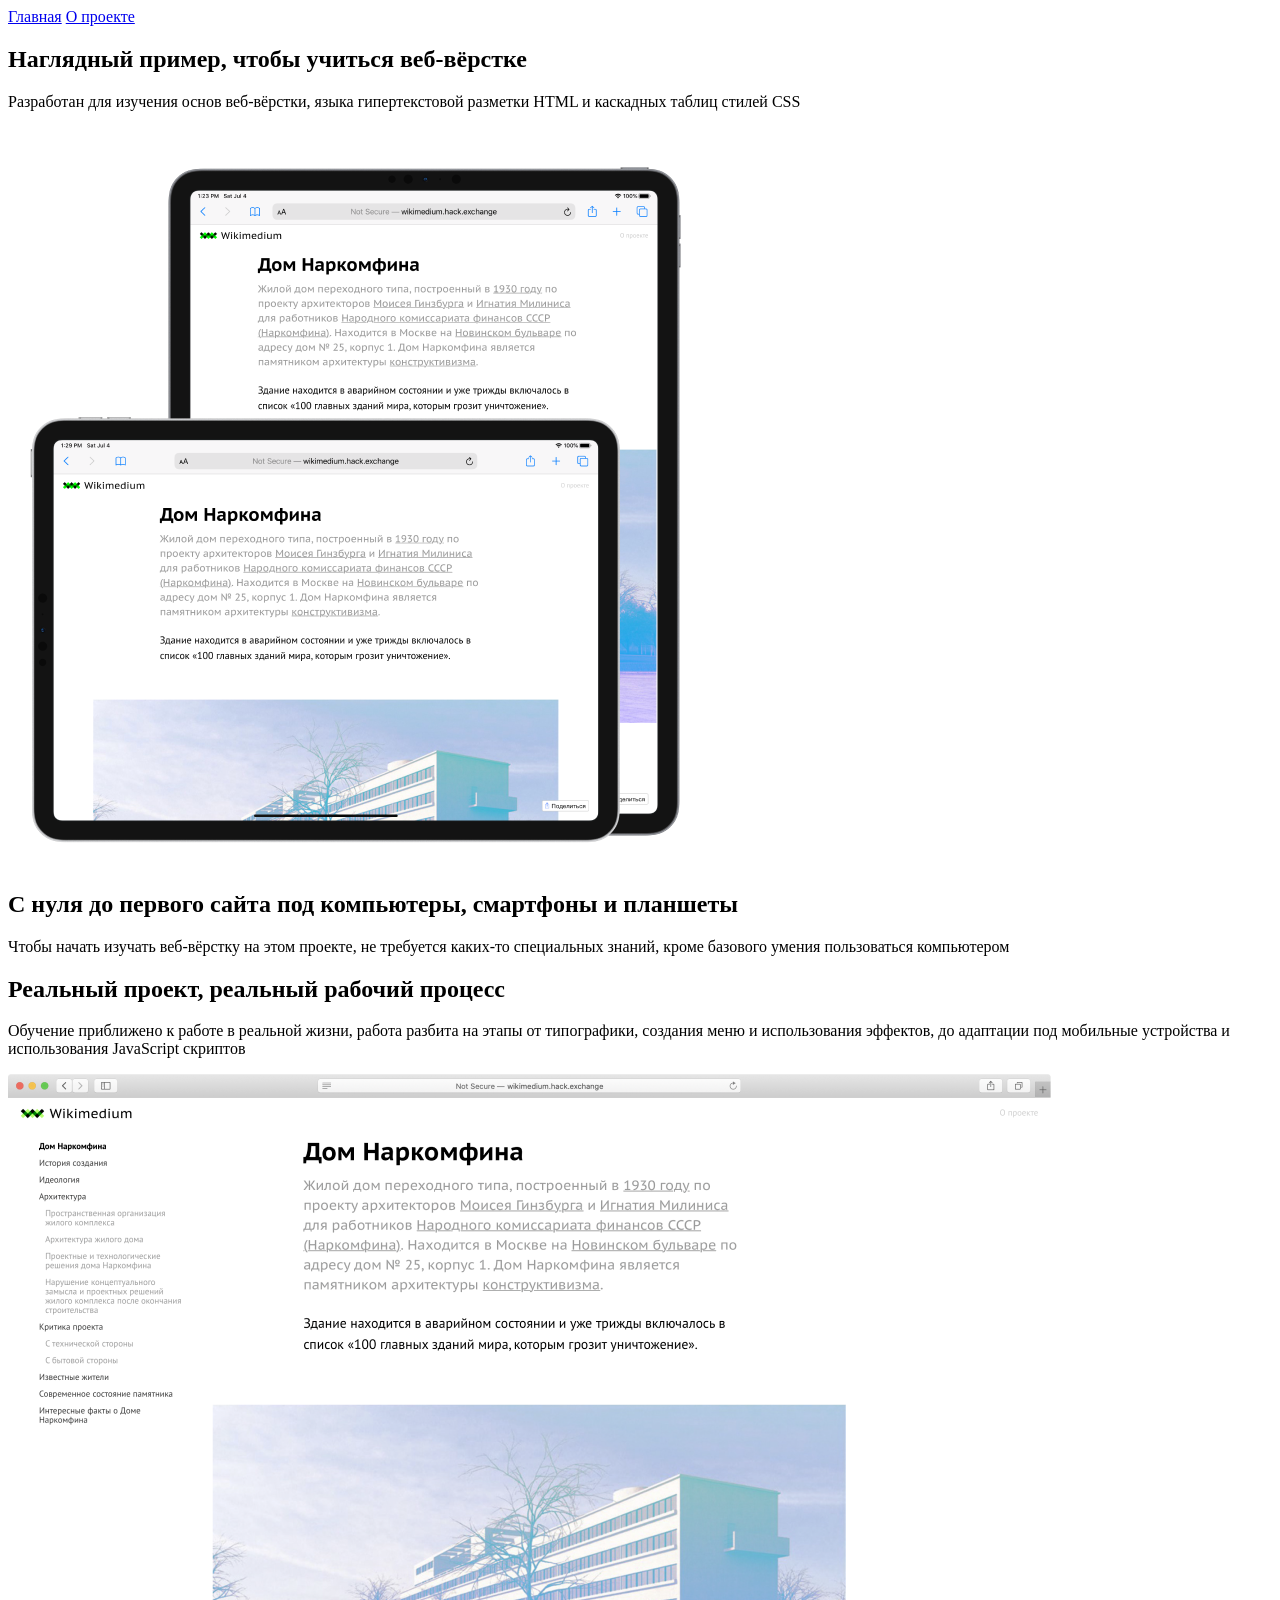
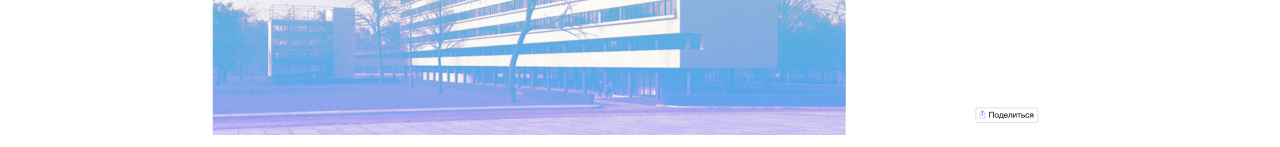
==== about.html @ c5f3a484 "стилизация меню и структура первых трёх экранов about" ====
<!doctype html>
<html lang="ru">
  <head>
    <meta charset="UTF-8" />
    <meta name="viewport" content="width=device-width, initial-scale=1.0" />
    <title>О проекте</title>
    <link rel="stylesheet" href="stylesheets/style.css" />
  </head>
  <body>
    <nav class="menubar">
      <a href="index.html">Главная</a>
      <a href="about.html">О проекте</a>
    </nav>

    <main class="about">
      <section>
        <div>
          <h2>Наглядный пример, чтобы учиться веб-вёрстке</h2>
          <p>
            Разработан для изучения основ веб-вёрстки, языка гипертекстовой
            разметки HTML и каскадных таблиц стилей CSS
          </p>
        </div>

        <div>
          <img src="images/about1.png" alt="" />
        </div>
      </section>

      <section>
        <div>
          <img src="images/about2.png" alt="" />
        </div>

        <div>
          <h2>С нуля до первого сайта под компьютеры, смартфоны и планшеты</h2>
          <p>
            Чтобы начать изучать веб-вёрстку на этом проекте, не требуется
            каких-то специальных знаний, кроме базового умения пользоваться
            компьютером
          </p>
        </div>
      </section>

      <section>
        <div>
          <h2>Реальный проект, реальный рабочий процесс</h2>
          <p>
            Обучение приближено к работе в реальной жизни, работа разбита на
            этапы от типографики, создания меню и использования эффектов, до
            адаптации под мобильные устройства и использования JavaScript
            скриптов
          </p>
        </div>

        <div>
          <img src="images/about3.png" alt="" />
        </div>
      </section>
    </main>
  </body>
</html>
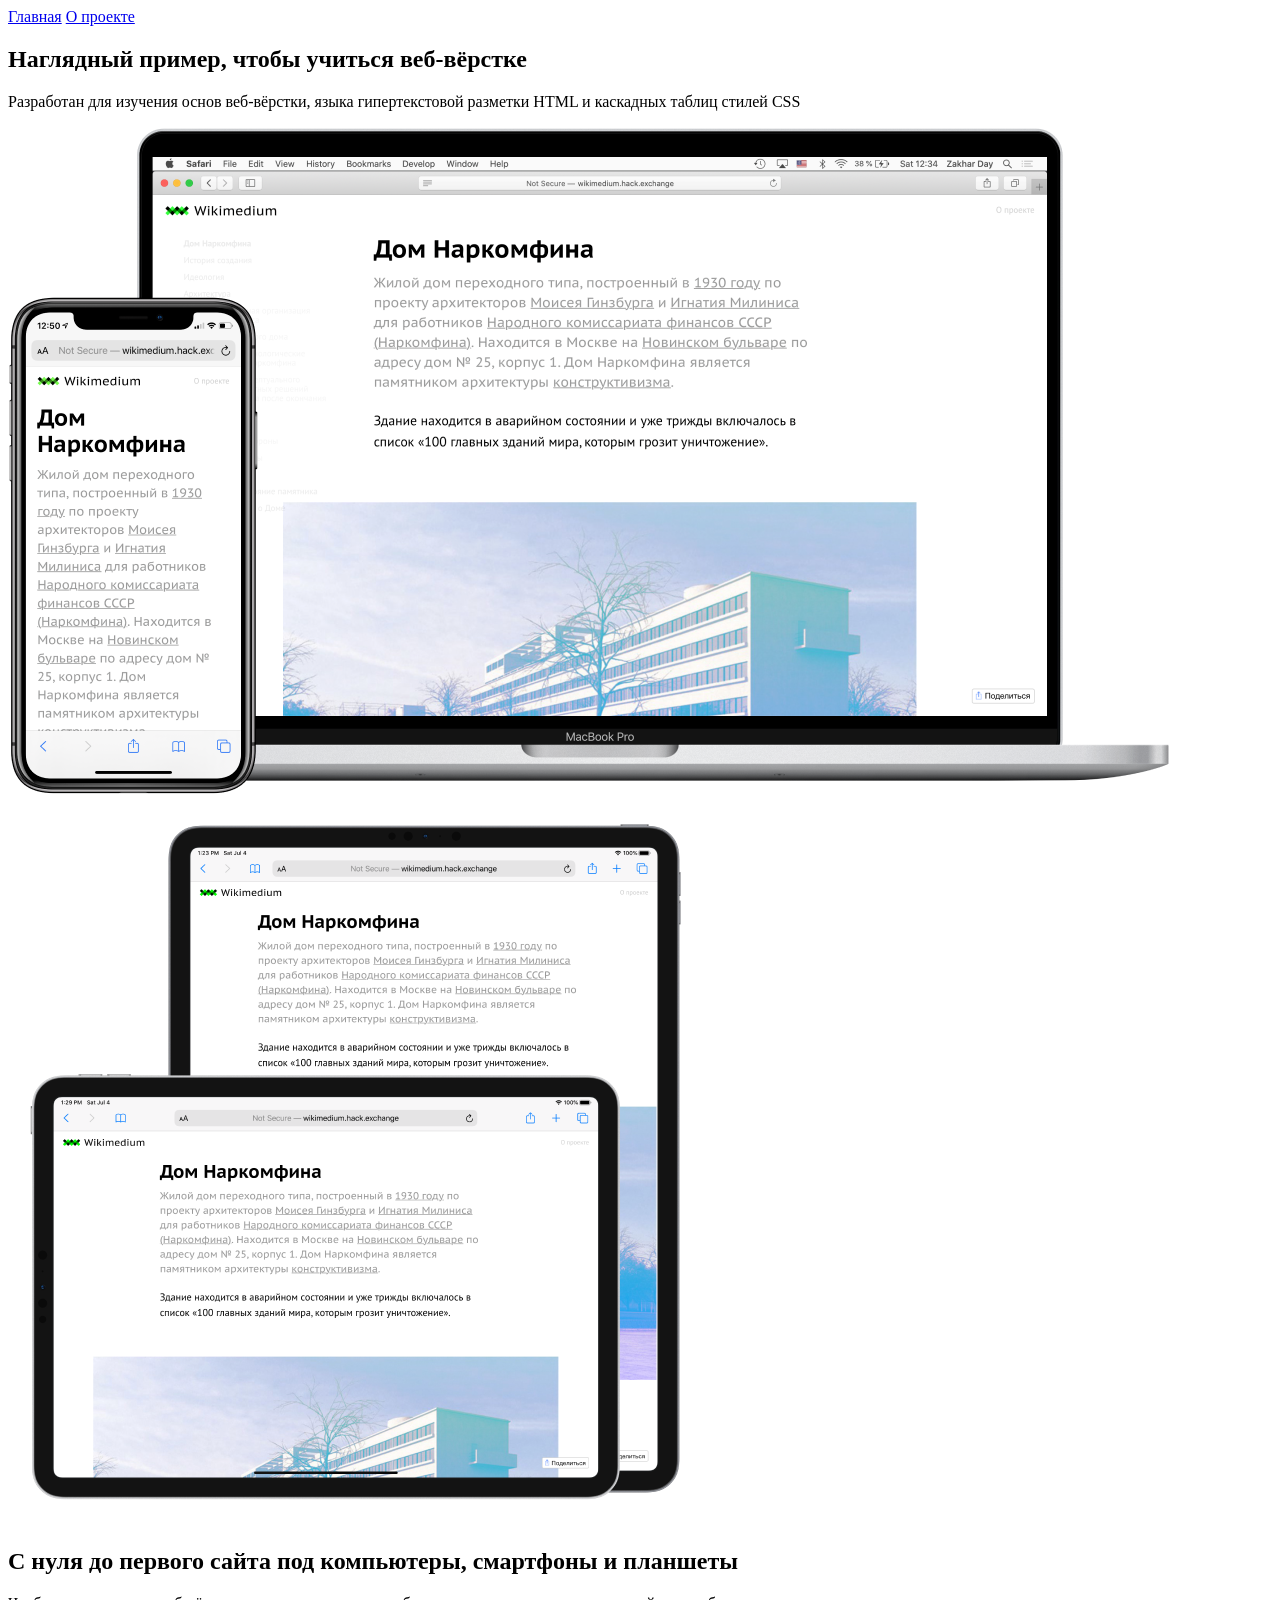
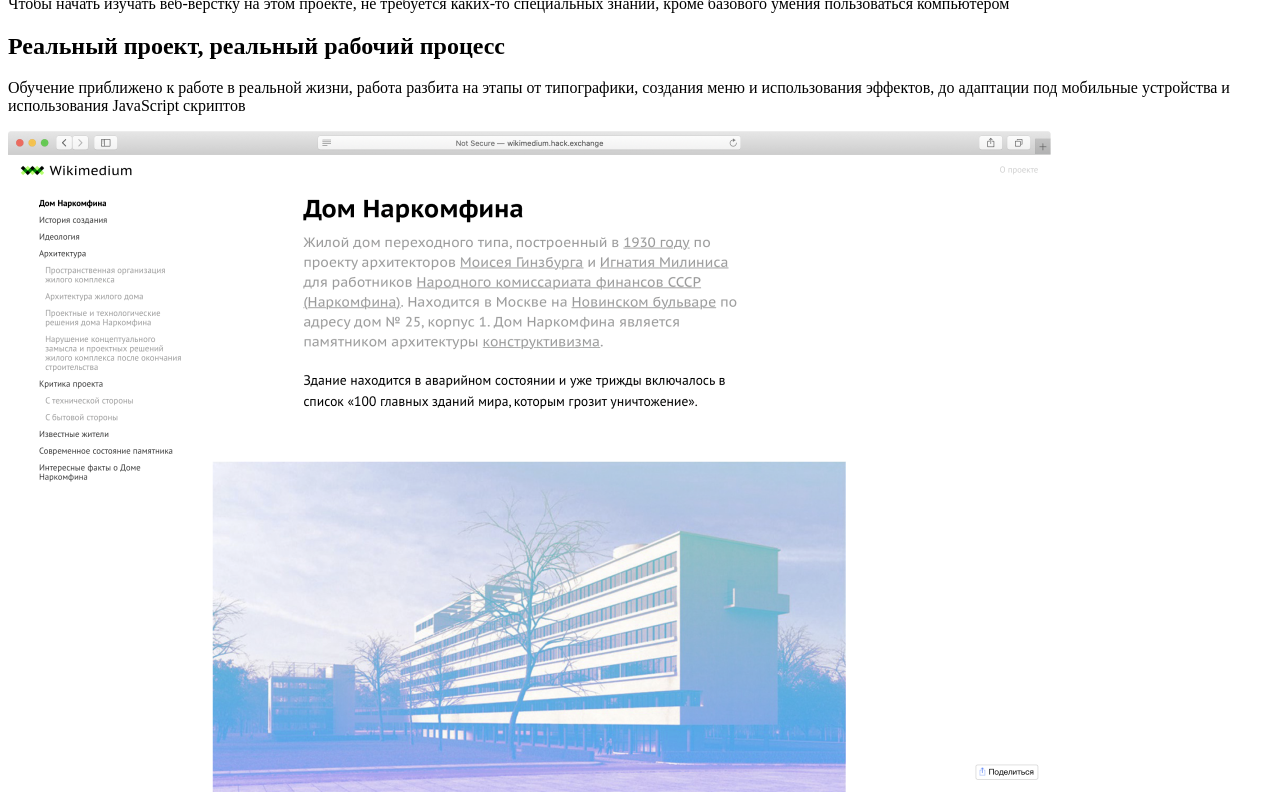
==== commit a460892e: "вёрстка и стилизация первых трёх секций about.html" ====
--- a/about.html
+++ b/about.html
@@ -6,19 +6,19 @@
     <title>О проекте</title>
     <link rel="stylesheet" href="stylesheets/style.css" />
   </head>
-  <body>
+  <body class="about-page">
     <nav class="menubar">
       <a href="index.html">Главная</a>
       <a href="about.html">О проекте</a>
     </nav>
 
     <main class="about">
-      <section>
+      <section class="section-1">
         <div>
-          <h2>Наглядный пример, чтобы учиться веб-вёрстке</h2>
+          <h2>Наглядный пример, чтобы&nbsp;учиться веб-вёрстке</h2>
           <p>
             Разработан для изучения основ веб-вёрстки, языка гипертекстовой
-            разметки HTML и каскадных таблиц стилей CSS
+            разметки HTML и&nbsp;каскадных таблиц стилей CSS
           </p>
         </div>
 
@@ -27,13 +27,16 @@
         </div>
       </section>
 
-      <section>
+      <section class="section-2">
         <div>
           <img src="images/about2.png" alt="" />
         </div>
 
         <div>
-          <h2>С нуля до первого сайта под компьютеры, смартфоны и планшеты</h2>
+          <h2>
+            С нуля до первого сайта под&nbsp;компьютеры, смартфоны
+            и&nbsp;планшеты
+          </h2>
           <p>
             Чтобы начать изучать веб-вёрстку на этом проекте, не требуется
             каких-то специальных знаний, кроме базового умения пользоваться
@@ -42,14 +45,14 @@
         </div>
       </section>
 
-      <section>
+      <section class="section-3">
         <div>
           <h2>Реальный проект, реальный рабочий процесс</h2>
           <p>
             Обучение приближено к работе в реальной жизни, работа разбита на
             этапы от типографики, создания меню и использования эффектов, до
-            адаптации под мобильные устройства и использования JavaScript
-            скриптов
+            адаптации под&nbsp;мобильные устройства и использования
+            JavaScript&nbsp;скриптов
           </p>
         </div>
 
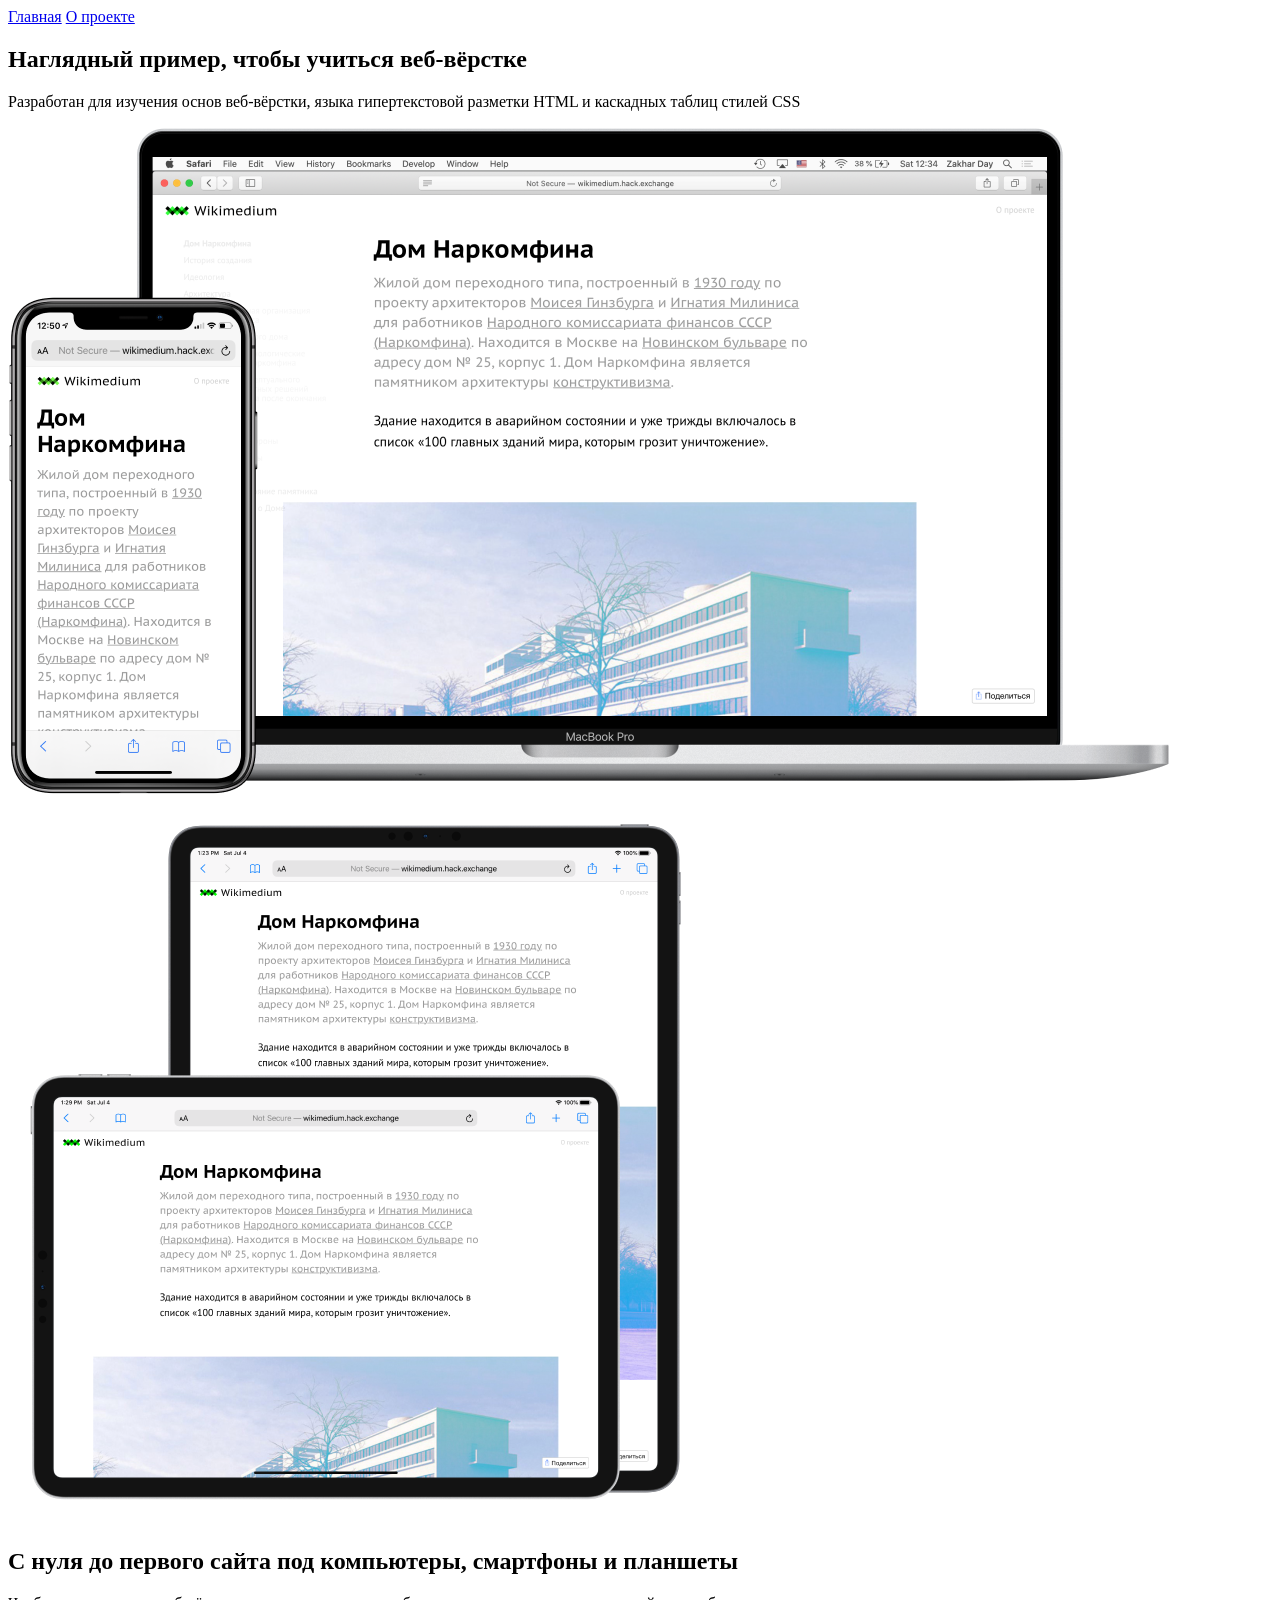
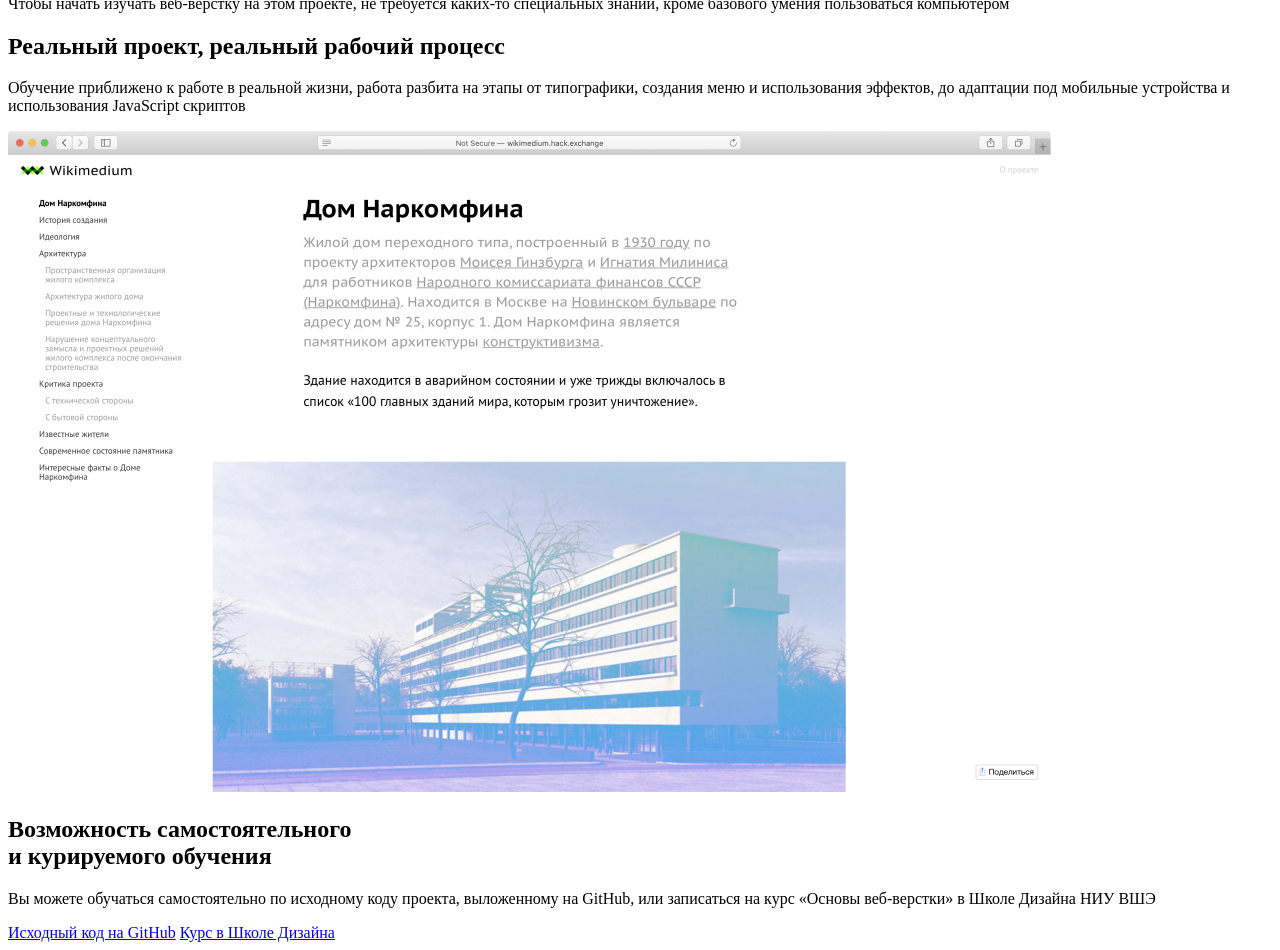
==== commit a6256372: "вёрстка и стилизация 4-ой секции about.html" ====
--- a/about.html
+++ b/about.html
@@ -60,6 +60,31 @@
           <img src="images/about3.png" alt="" />
         </div>
       </section>
+
+      <section class="section-4">
+        <div>
+          <h2>Возможность самостоятельного<br />и курируемого обучения</h2>
+
+          <p>
+            Вы можете обучаться самостоятельно по исходному коду проекта,
+            выложенному на GitHub, или записаться на курс «Основы веб-верстки» в
+            Школе Дизайна НИУ ВШЭ
+          </p>
+        </div>
+
+        <div class="about-links">
+          <a
+            href="https://github.com/annkomkova/b26ds09"
+            class="about-link light"
+            >Исходный код на GitHub</a
+          >
+          <a
+            href="https://design.hse.ru/ba/design/programming"
+            class="about-link dark"
+            >Курс в Школе Дизайна</a
+          >
+        </div>
+      </section>
     </main>
   </body>
 </html>
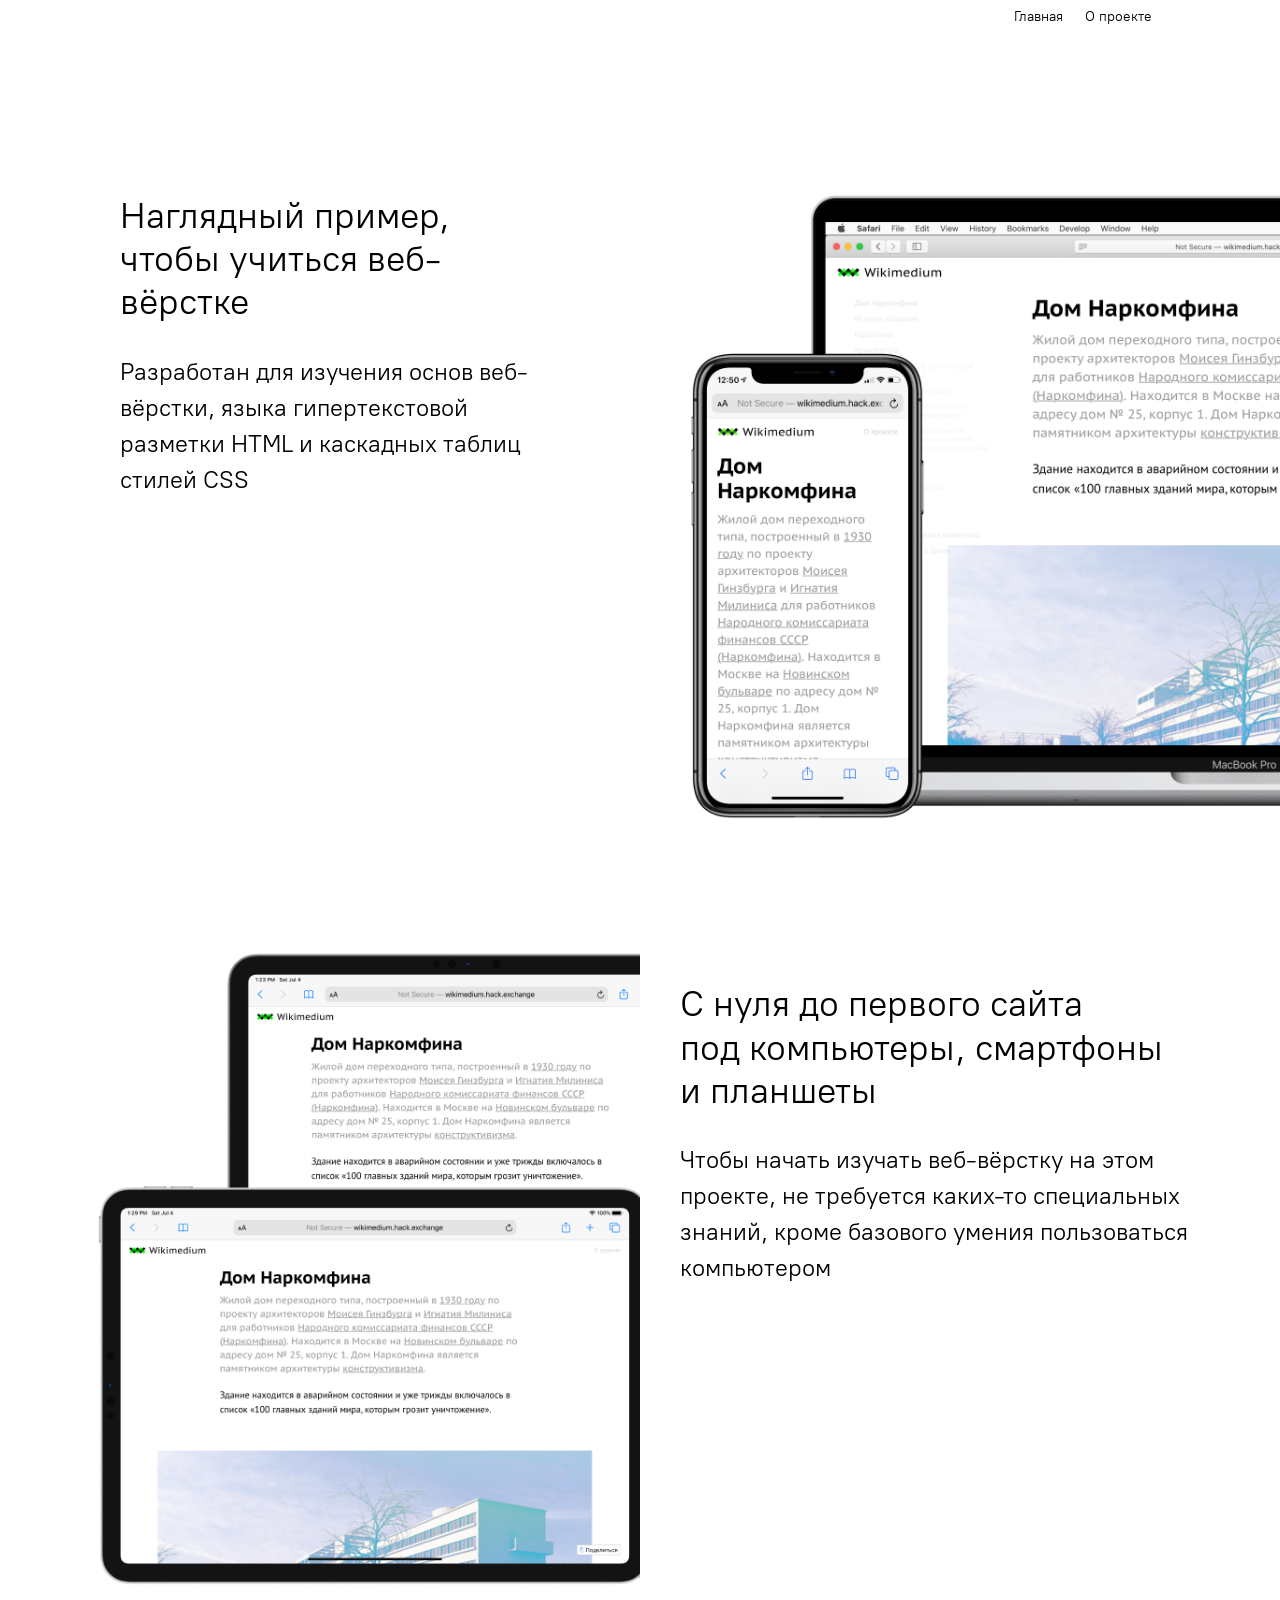
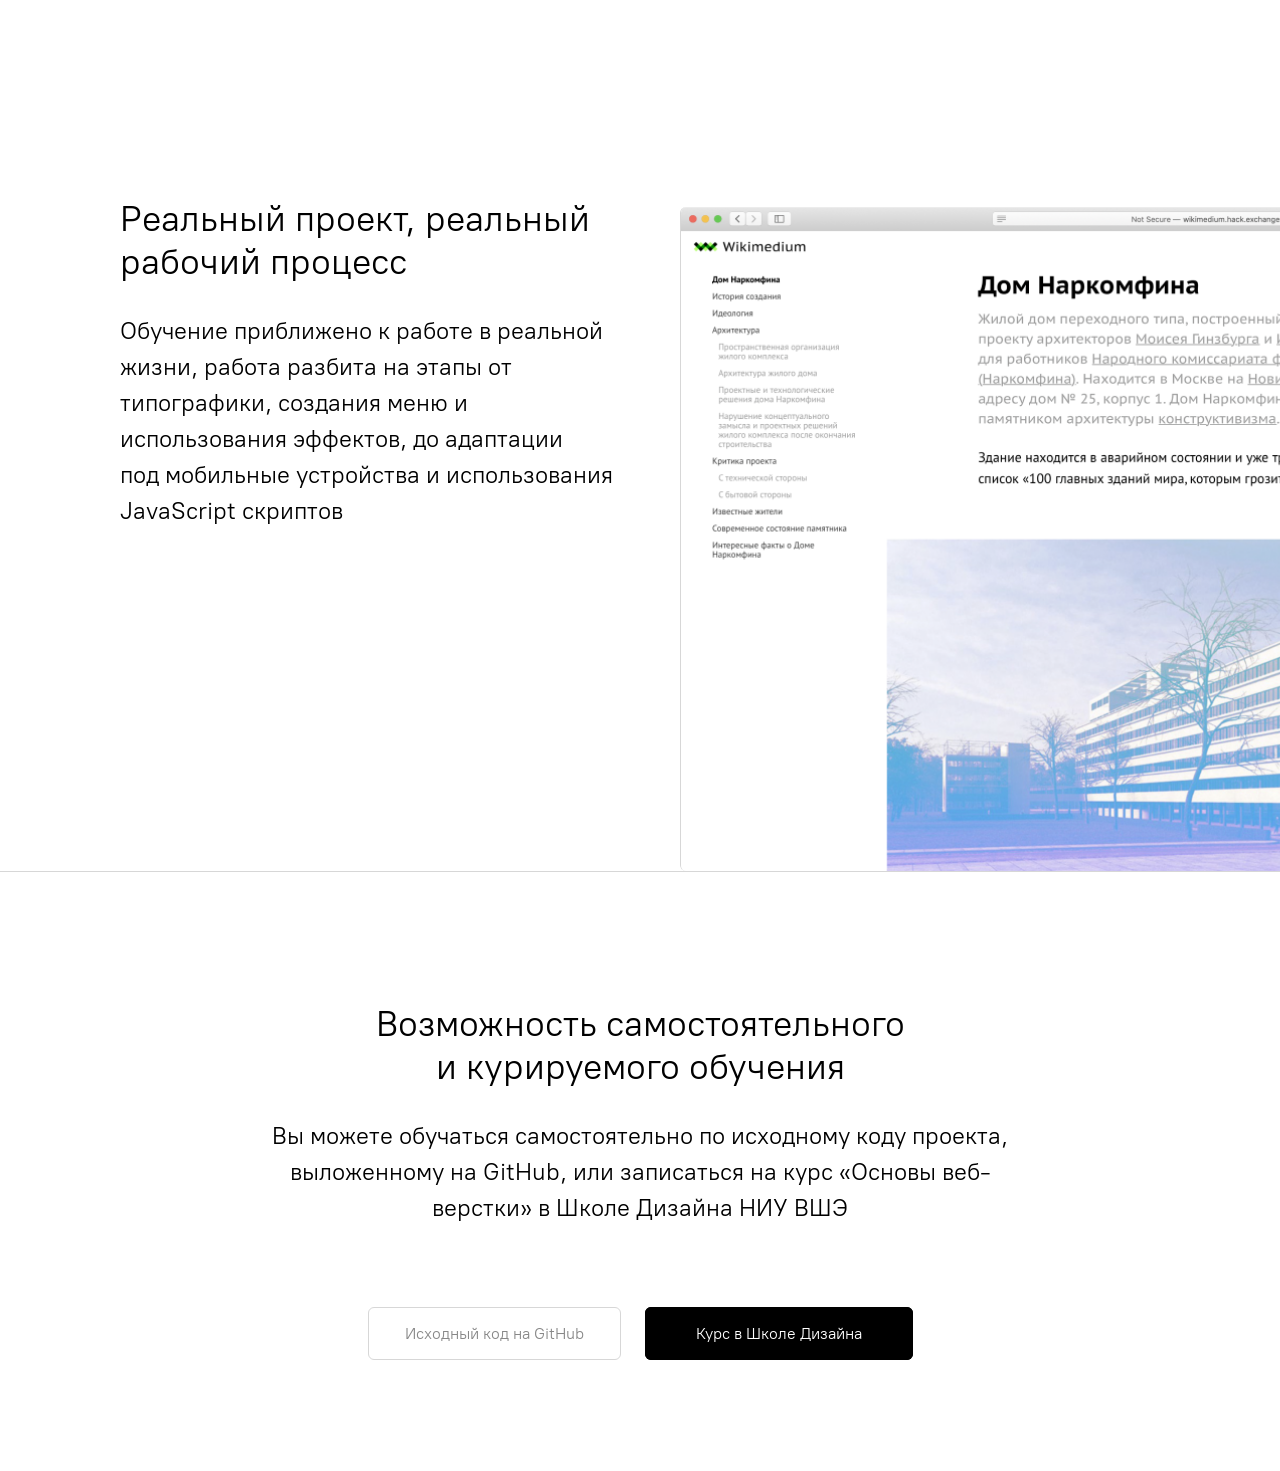
==== commit acb0e4c7: "добавили readme и favicon" ====
--- a/about.html
+++ b/about.html
@@ -5,6 +5,8 @@
     <meta name="viewport" content="width=device-width, initial-scale=1.0" />
     <title>О проекте</title>
     <link rel="stylesheet" href="stylesheets/style.css" />
+    <link rel="icon" href="images/favicon.ico" type="image/x-icon" />
+    <link rel="icon" href="images/favicon.png" type="image/png" />
   </head>
   <body class="about-page">
     <nav class="menubar">
--- a/stylesheets/style.css
+++ b/stylesheets/style.css
@@ -0,0 +1,3 @@
+@import 'reset.css';
+@import 'fonts.css';
+@import 'layout.css';
